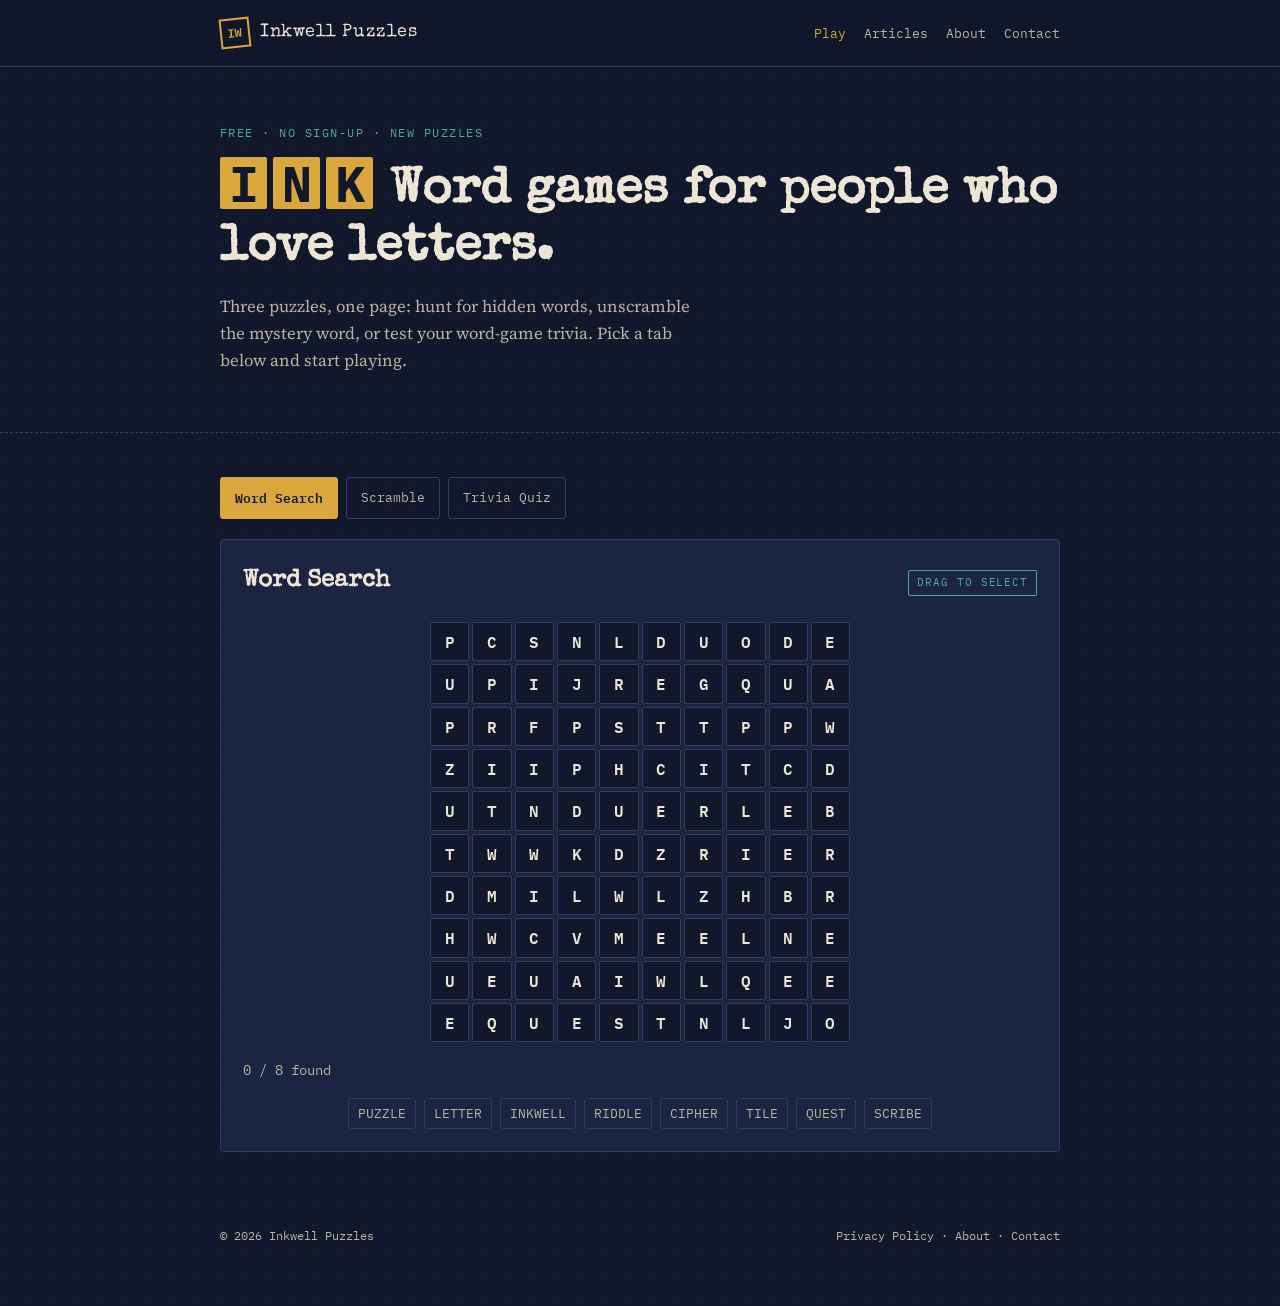
==== index.html @ ec7075af "add" ====
<!DOCTYPE html>
<html lang="en">
<head>
<meta charset="UTF-8">
<meta name="viewport" content="width=device-width, initial-scale=1.0">
<title>Inkwell Puzzles — Free Daily Word Games</title>
<meta name="description" content="Play free word search, word scramble, and word-game trivia — new puzzles, no sign-up, works on any phone.">
<link rel="stylesheet" href="style.css">
<script async src="https://pagead2.googlesyndication.com/pagead/js/adsbygoogle.js?client=ca-pub-3653361179163370"
     crossorigin="anonymous"></script>
</head>
<body>

<header class="site">
  <div class="wrap">
    <div class="brand"><span class="stamp">IW</span> Inkwell Puzzles</div>
    <nav class="site-nav">
      <a href="index.html" class="current">Play</a>
      <a href="blog.html">Articles</a>
      <a href="about.html">About</a>
      <a href="contact.html">Contact</a>
    </nav>
  </div>
</header>

<section class="hero">
  <div class="wrap">
    <div class="eyebrow">Free · No sign-up · New puzzles</div>
    <h1>
      <span class="tiles">
        <span class="tile" style="animation-delay:0s">I</span>
        <span class="tile" style="animation-delay:.05s">N</span>
        <span class="tile" style="animation-delay:.1s">K</span>
      </span>
      Word games for people who love letters.
    </h1>
    <p>Three puzzles, one page: hunt for hidden words, unscramble the mystery word, or test your word-game trivia. Pick a tab below and start playing.</p>
  </div>
</section>

<section>
  <div class="wrap">
    <div class="tabs">
      <button class="tab-btn active" data-target="panel-ws">Word Search</button>
      <button class="tab-btn" data-target="panel-scr">Scramble</button>
      <button class="tab-btn" data-target="panel-quiz">Trivia Quiz</button>
    </div>

    <!-- WORD SEARCH -->
    <div id="panel-ws" class="tab-panel active">
      <div class="card">
        <div class="section-head">
          <h2>Word Search</h2>
          <span class="tag">Drag to select</span>
        </div>
        <div id="ws-grid"></div>
        <div class="status-row">
          <span id="ws-status">0 found</span>
        </div>
        <div id="ws-wordlist"></div>
        <div id="ws-win" class="win-banner">All words found! Reload the page for a fresh grid.</div>
      </div>
    </div>

    <!-- SCRAMBLE -->
    <div id="panel-scr" class="tab-panel">
      <div class="card">
        <div class="section-head">
          <h2>Word Scramble</h2>
          <span class="tag">Unscramble it</span>
        </div>
        <div class="scramble-word" id="scr-word">–</div>
        <div class="scramble-hint" id="scr-hint">–</div>
        <form class="scramble-form" id="scr-form">
          <input type="text" id="scr-input" placeholder="Your answer" autocomplete="off">
          <button type="submit" class="primary">Check</button>
        </form>
        <div class="status-row">
          <span id="scr-feedback"></span>
          <span id="scr-score" class="score">Score: 0</span>
        </div>
        <button class="ghost" id="scr-skip">Skip word</button>
      </div>
    </div>

    <!-- QUIZ -->
    <div id="panel-quiz" class="tab-panel">
      <div class="card">
        <div class="section-head">
          <h2>Word-Game Trivia</h2>
          <span class="tag" id="quiz-progress">Question 1 / 5</span>
        </div>
        <p class="quiz-q" id="quiz-q">–</p>
        <div class="quiz-options" id="quiz-opts"></div>
        <div class="status-row">
          <span id="quiz-score" class="score">Score: 0</span>
        </div>
        <div id="quiz-win" class="win-banner"></div>
      </div>
    </div>

  </div>
</section>

<footer class="site">
  <div class="wrap" style="display:flex; justify-content:space-between; width:100%; flex-wrap:wrap; gap:10px;">
    <span>© 2026 Inkwell Puzzles</span>
    <span><a href="privacy.html">Privacy Policy</a> · <a href="about.html">About</a> · <a href="contact.html">Contact</a></span>
  </div>
</footer>

<script src="games.js"></script>
</body>
</html>
---- style.css ----
/* ============================================
   INKWELL PUZZLES — Design tokens
   Ink navy paper, goldenrod ink accent,
   typewriter display + serif body
   ============================================ */

@import url('https://fonts.googleapis.com/css2?family=Special+Elite&family=Source+Serif+4:ital,wght@0,400;0,600;0,700;1,400&family=IBM+Plex+Mono:wght@400;500;600&display=swap');

:root{
  --ink:        #12182B;   /* near-black navy background */
  --ink-2:      #1B2440;   /* card / raised surface */
  --paper:      #EDE6D6;   /* off-white parchment text */
  --paper-dim:  #B9B3A1;   /* muted parchment for secondary text */
  --gold:       #D9A73B;   /* primary accent — ink stamp gold */
  --teal:       #4FA8A0;   /* secondary accent — category tag */
  --crimson:    #C1443C;   /* alert / timer / wrong answer */
  --rule:       #333C5C;   /* hairline dividers */

  --display: 'Special Elite', 'Courier New', monospace;
  --body:    'Source Serif 4', Georgia, serif;
  --mono:    'IBM Plex Mono', monospace;
}

*{ box-sizing: border-box; }

html{ scroll-behavior: smooth; }

body{
  margin:0;
  background:
    radial-gradient(circle at 1px 1px, rgba(237,230,214,0.045) 1px, transparent 0) 0 0/24px 24px,
    var(--ink);
  color: var(--paper);
  font-family: var(--body);
  font-size: 17px;
  line-height: 1.6;
  -webkit-font-smoothing: antialiased;
}

a{ color: var(--gold); text-decoration: none; }
a:hover{ text-decoration: underline; }
a:focus-visible, button:focus-visible, input:focus-visible{
  outline: 2px solid var(--teal);
  outline-offset: 3px;
}

@media (prefers-reduced-motion: reduce){
  *{ animation-duration: 0.001ms !important; animation-iteration-count: 1 !important; transition-duration: 0.001ms !important; }
}

/* ---------- Layout shell ---------- */
.wrap{ max-width: 880px; margin: 0 auto; padding: 0 20px; }

header.site{
  border-bottom: 1px solid var(--rule);
  padding: 18px 0;
  position: sticky; top: 0;
  background: rgba(18,24,43,0.92);
  backdrop-filter: blur(6px);
  z-index: 20;
}
header.site .wrap{ display:flex; align-items:center; justify-content:space-between; gap:16px; }

.brand{
  font-family: var(--display);
  font-size: 1.15rem;
  letter-spacing: 0.03em;
  color: var(--paper);
  display:flex; align-items:center; gap:10px;
}
.brand .stamp{
  display:inline-flex; align-items:center; justify-content:center;
  width:30px; height:30px;
  border:2px solid var(--gold); color: var(--gold);
  font-family: var(--mono); font-size:0.75rem; font-weight:600;
  transform: rotate(-6deg);
}

nav.site-nav{ display:flex; gap:18px; font-family: var(--mono); font-size:0.82rem; }
nav.site-nav a{ color: var(--paper-dim); }
nav.site-nav a.current, nav.site-nav a:hover{ color: var(--gold); }

/* ---------- Hero ---------- */
.hero{
  padding: 56px 0 40px;
  border-bottom: 1px dashed var(--rule);
}
.hero .eyebrow{
  font-family: var(--mono); font-size: 0.78rem; letter-spacing: 0.12em;
  color: var(--teal); text-transform: uppercase; margin-bottom: 14px;
}
.hero h1{
  font-family: var(--display);
  font-size: clamp(2rem, 6vw, 3.1rem);
  line-height: 1.15;
  margin: 0 0 16px;
  color: var(--paper);
}
.hero p{ color: var(--paper-dim); max-width: 55ch; font-size: 1.05rem; }

/* tile-flip signature animation for hero word */
.tiles{ display:inline-flex; gap:6px; margin-right: 2px; }
.tile{
  display:inline-flex; align-items:center; justify-content:center;
  width: 0.95em; height:1.05em;
  background: var(--gold); color: var(--ink);
  font-family: var(--mono); font-weight:700;
  border-radius: 2px;
  animation: flipin 0.5s ease-out both;
}
@keyframes flipin{
  from{ transform: rotateY(90deg); opacity:0; }
  to{ transform: rotateY(0deg); opacity:1; }
}

/* ---------- Sections / cards ---------- */
section{ padding: 44px 0; border-bottom: 1px solid var(--rule); }
section:last-of-type{ border-bottom:none; }

.section-head{ display:flex; align-items:baseline; justify-content:space-between; gap:12px; margin-bottom:22px; flex-wrap:wrap; }
.section-head h2{
  font-family: var(--display); font-size: 1.5rem; color: var(--paper); margin:0;
}
.tag{
  font-family: var(--mono); font-size: 0.7rem; letter-spacing:0.08em; text-transform:uppercase;
  color: var(--teal); border:1px solid var(--teal); padding:3px 8px; border-radius: 2px;
}

.card{
  background: var(--ink-2);
  border: 1px solid var(--rule);
  border-radius: 4px;
  padding: 22px;
}

/* ---------- Tabs (game switcher) ---------- */
.tabs{ display:flex; gap:8px; flex-wrap:wrap; margin-bottom:20px; }
.tab-btn{
  font-family: var(--mono); font-size:0.82rem;
  background: transparent; color: var(--paper-dim);
  border: 1px solid var(--rule); border-radius: 3px;
  padding: 9px 14px; cursor:pointer;
}
.tab-btn.active{ color: var(--ink); background: var(--gold); border-color: var(--gold); font-weight:600; }
.tab-panel{ display:none; }
.tab-panel.active{ display:block; }

/* ---------- Word Search ---------- */
#ws-grid{
  display:grid;
  gap:3px;
  max-width: 420px;
  margin: 0 auto 18px;
  user-select:none;
  touch-action: none;
}
.ws-cell{
  aspect-ratio:1;
  display:flex; align-items:center; justify-content:center;
  font-family: var(--mono); font-weight:600; font-size: clamp(0.75rem,3.2vw,1rem);
  background: var(--ink); color: var(--paper);
  border:1px solid var(--rule); border-radius:2px; cursor:pointer;
}
.ws-cell.selected{ background: var(--teal); color: var(--ink); }
.ws-cell.found{ background: var(--gold); color: var(--ink); }

#ws-wordlist{ display:flex; flex-wrap:wrap; gap:8px; justify-content:center; font-family:var(--mono); font-size:0.82rem; }
#ws-wordlist span{ padding:4px 9px; border:1px solid var(--rule); border-radius:3px; color: var(--paper-dim); }
#ws-wordlist span.done{ text-decoration: line-through; color: var(--gold); border-color: var(--gold); }

/* ---------- Scramble ---------- */
.scramble-word{
  font-family: var(--mono); font-size: clamp(1.6rem,6vw,2.4rem); letter-spacing:0.2em;
  color: var(--gold); text-align:center; margin: 10px 0 6px;
}
.scramble-hint{ text-align:center; color: var(--paper-dim); font-size:0.9rem; margin-bottom:18px; }
.scramble-form{ display:flex; gap:10px; max-width:340px; margin:0 auto; }

/* ---------- Quiz ---------- */
.quiz-q{ font-size:1.08rem; margin-bottom:16px; }
.quiz-options{ display:grid; gap:10px; }
.quiz-opt{
  text-align:left; font-family: var(--body); font-size:1rem;
  background: var(--ink); color: var(--paper);
  border:1px solid var(--rule); border-radius:3px; padding:12px 14px; cursor:pointer;
}
.quiz-opt:hover{ border-color: var(--teal); }
.quiz-opt.correct{ background: var(--gold); color: var(--ink); border-color: var(--gold); }
.quiz-opt.wrong{ background: var(--crimson); color: var(--paper); border-color: var(--crimson); }

/* ---------- Shared bits ---------- */
input[type=text]{
  flex:1; background: var(--ink); border:1px solid var(--rule); color: var(--paper);
  font-family: var(--mono); font-size:1rem; padding: 11px 12px; border-radius:3px;
}
button.primary{
  font-family: var(--mono); font-weight:600; font-size:0.9rem;
  background: var(--gold); color: var(--ink); border:none; border-radius:3px;
  padding: 11px 18px; cursor:pointer;
}
button.primary:hover{ filter: brightness(1.08); }
button.ghost{
  font-family: var(--mono); font-size:0.82rem;
  background: transparent; color: var(--paper-dim); border:1px solid var(--rule);
  border-radius:3px; padding:9px 14px; cursor:pointer;
}

.status-row{ display:flex; justify-content:space-between; align-items:center; margin: 16px 0; font-family:var(--mono); font-size:0.85rem; color: var(--paper-dim); }
.status-row .timer{ color: var(--crimson); }
.status-row .score{ color: var(--gold); }

.win-banner{
  display:none; text-align:center; font-family: var(--display);
  color: var(--gold); font-size:1.2rem; margin-top:16px;
}
.win-banner.show{ display:block; }

article.post h3{ font-family: var(--display); color: var(--paper); font-size:1.2rem; }
article.post{ margin-bottom: 30px; }
article.post p{ color: var(--paper-dim); }

footer.site{
  padding: 30px 0 60px; color: var(--paper-dim); font-family: var(--mono); font-size:0.78rem;
  display:flex; justify-content:space-between; flex-wrap:wrap; gap:10px;
}
footer.site a{ color: var(--paper-dim); }

@media (max-width: 560px){
  nav.site-nav{ gap:12px; }
  .scramble-form{ flex-direction:column; }
}
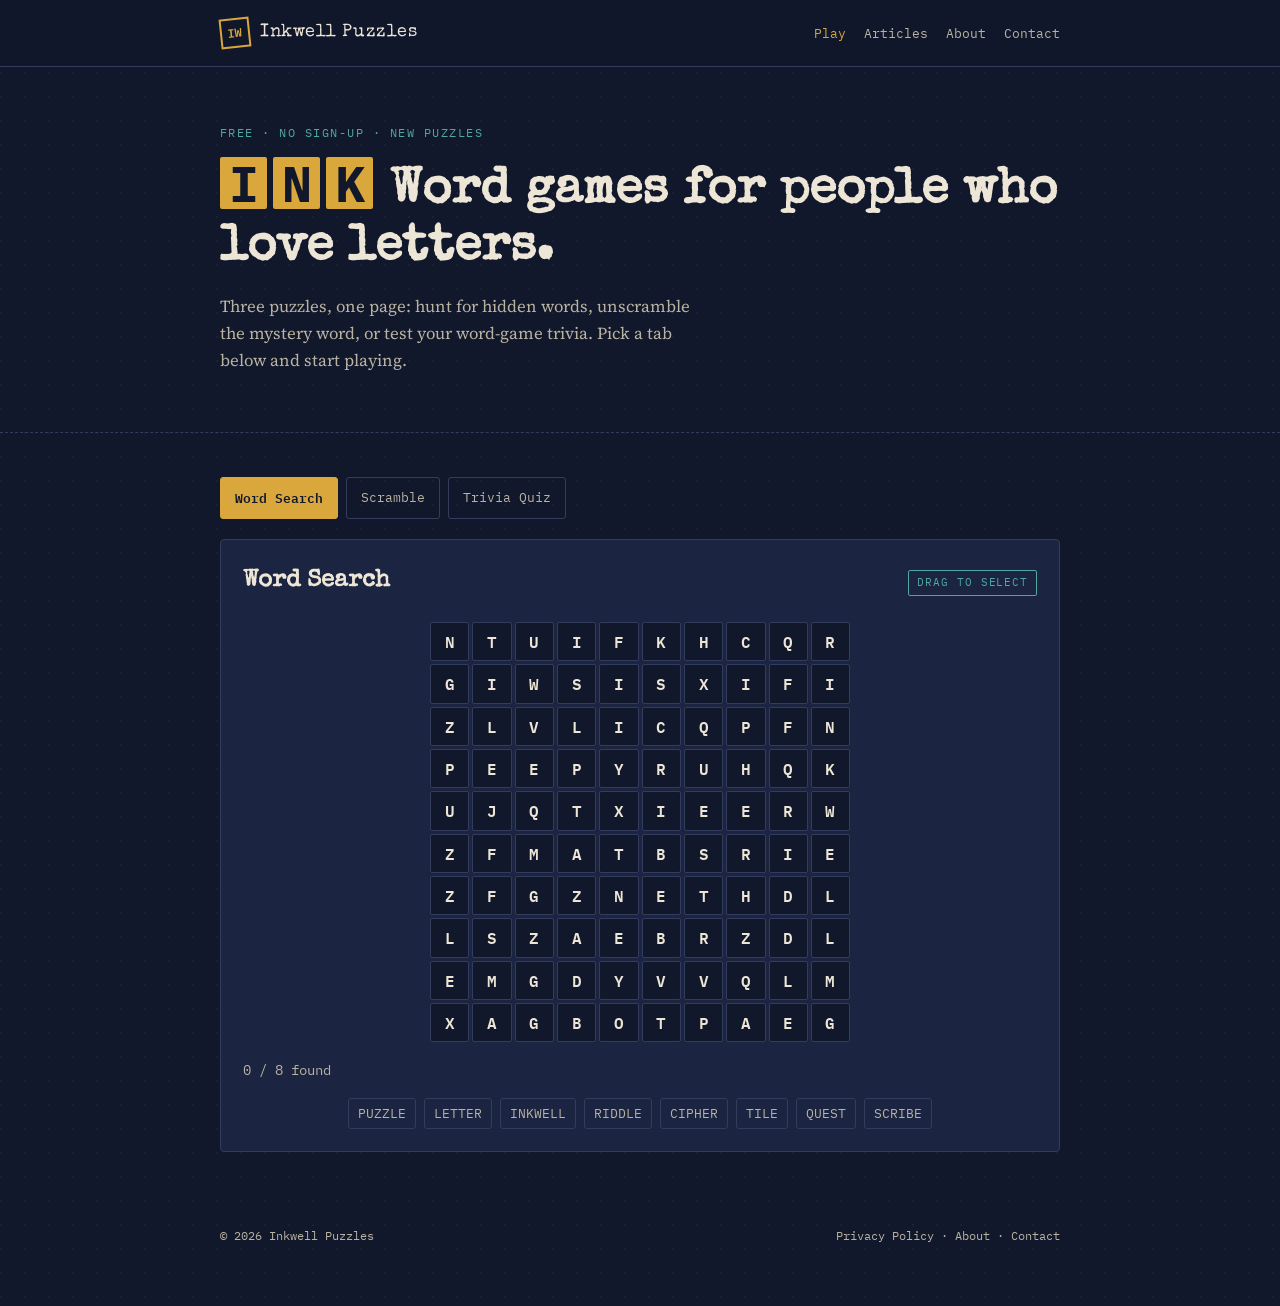
==== commit cd7a95cf: "Update" ====
--- a/index.html
+++ b/index.html
@@ -5,6 +5,7 @@
 <meta name="viewport" content="width=device-width, initial-scale=1.0">
 <title>Inkwell Puzzles — Free Daily Word Games</title>
 <meta name="description" content="Play free word search, word scramble, and word-game trivia — new puzzles, no sign-up, works on any phone.">
+<meta name="google-site-verification" content="zGtzl40gIYUI42I652vkvc4s0OSBnMZvYgOpCOeR3r4" />
 <link rel="stylesheet" href="style.css">
 <script async src="https://pagead2.googlesyndication.com/pagead/js/adsbygoogle.js?client=ca-pub-3653361179163370"
      crossorigin="anonymous"></script>
